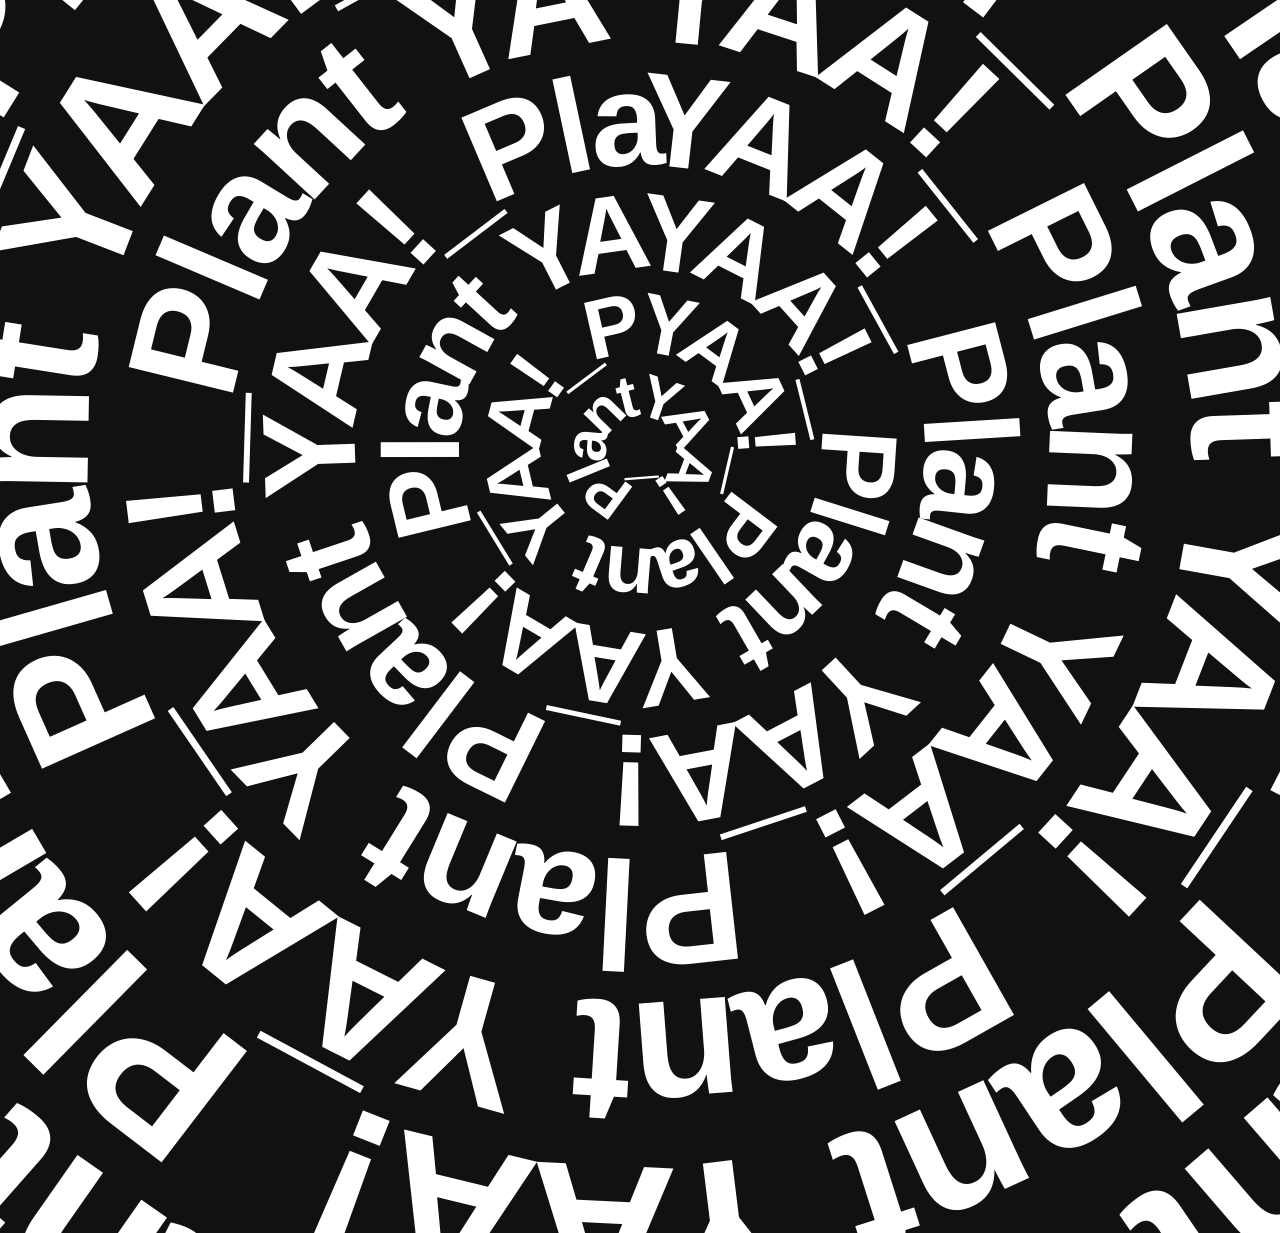
==== index.html @ 6a5052c3 "Add files via upload" ====
<!DOCTYPE html>
<html lang="ko">
<head>
    <meta charset="UTF-8">
    <meta name="viewport" content="width=device-width, initial-scale=1.0">
    <title>YAA! Plant Archive</title>
    <style>
        body, html {
            margin: 0;
            padding: 0;
            width: 100%;
            height: 100%;
            overflow: hidden;
            background-color: #111; /* 다크 배경 */
            font-family: 'Helvetica Neue', Helvetica, Arial, sans-serif; /* 모던 폰트 */
            cursor: pointer;
        }

        #intro-svg {
            position: absolute;
            top: 50%;
            left: 50%;
            transform: translate(-50%, -50%); 
            /* 120초 동안 천천히 회전 (속도 조절 가능) */
            animation: rotateText 120s linear infinite; 
        }

        @keyframes rotateText {
            from { transform: translate(-50%, -50%) rotate(0deg); }
            to { transform: translate(-50%, -50%) rotate(360deg); }
        }

        .text-ring {
            fill: #ffffff; /* 흰색 글자 */
            font-weight: bold;
            /* 💡 글자 사이 간격을 좁혀 쫀쫀하게 만듦 */
            letter-spacing: -1px; 
            
            /* 💡 핵심: 글자의 세로 중앙이 원형 궤도를 관통하도록 설정 */
            dominant-baseline: middle; 
            text-anchor: middle;
        }
        /* --- 드롭다운 메뉴 (학년 선택) --- */
        .dropdown {
            position: relative;
            display: inline-block;
            /* 여백을 주어 마우스가 메뉴 밖으로 살짝 나가도 닫히지 않도록 함 */
            padding-bottom: 10px; 
        }

        .dropdown-menu {
            display: none;
            position: absolute;
            top: 100%; /* Project 글씨 바로 아래에 위치 */
            left: 50%;
            transform: translateX(-50%); /* 정확히 가운데 정렬 */
            background-color: #fff;
            min-width: 140px;
            box-shadow: 0 4px 12px rgba(0,0,0,0.05); /* 부드러운 그림자 */
            border: 1px solid #dcdcdc;
            padding: 10px 0;
            margin: 0;
            list-style: none;
            border-radius: 4px; /* 모서리를 살짝 둥글게 */
        }

        /* Project 메뉴에 마우스를 올리면 드롭다운 표시 */
        .dropdown:hover .dropdown-menu {
            display: block;
        }

        /* --- 서브 드롭다운 (학기 선택) --- */
        .dropdown-submenu {
            position: relative;
        }

        .dropdown-menu a {
            display: flex;
            justify-content: space-between; /* 글씨와 화살표를 양끝으로 배치 */
            align-items: center;
            padding: 12px 20px;
            color: #555;
            text-decoration: none;
            font-size: 14px;
            font-weight: 400; /* 기존 메뉴보다 살짝 얇게 */
        }

        .dropdown-menu a:hover {
            background-color: #f8f9fa;
            color: #111;
            font-weight: bold;
        }

        .submenu {
            display: none;
            position: absolute;
            top: -1px; /* 부모 메뉴와 높이를 딱 맞춤 */
            left: 100%; /* 부모 메뉴의 우측에 펼쳐짐 */
            background-color: #fff;
            min-width: 120px;
            box-shadow: 0 4px 12px rgba(0,0,0,0.05);
            border: 1px solid #dcdcdc;
            padding: 10px 0;
            margin: 0;
            list-style: none;
            border-radius: 4px;
        }

        /* 학년에 마우스를 올리면 학기 메뉴 표시 */
        .dropdown-submenu:hover .submenu {
            display: block;
        }
    </style>
</head>
<body>

    <div id="intro-container"></div>

    <script>
        const container = document.getElementById('intro-container');
        // 반복될 텍스트 (앞뒤 공백 없음)
        const textWord = "YAA!_Plant"; 
        
        // 등차수열 세팅 (숫자를 조절하여 밀도를 바꿔보세요)
        const startGap = 50;     // 초항 (중심부 첫 번째 간격)
        const gapIncrease = 20;  // 공차 (바깥으로 갈수록 늘어나는 폭)

        function drawRings() {
            container.innerHTML = ''; 
            
            const width = window.innerWidth;
            const height = window.innerHeight;
            // 화면 중심에서 모서리까지의 대각선 길이 계산
            const maxRadius = Math.ceil(Math.sqrt(Math.pow(width / 2, 2) + Math.pow(height / 2, 2)));

            const svgNS = "http://www.w3.org/2000/svg";
            const svg = document.createElementNS(svgNS, "svg");
            svg.id = "intro-svg";
            svg.setAttribute("viewBox", `-${maxRadius} -${maxRadius} ${maxRadius * 2} ${maxRadius * 2}`);
            svg.style.width = `${maxRadius * 2}px`;
            svg.style.height = `${maxRadius * 2}px`;

            let currentRadius = 0;
            let currentGap = startGap;
            let i = 1;

            while (currentRadius < maxRadius) {
                currentRadius += currentGap; 
                const pathId = `ring-path-${i}`;
                
                // 원형 궤도 그리기
                const path = document.createElementNS(svgNS, "path");
                path.setAttribute("d", `M 0, -${currentRadius} A ${currentRadius},${currentRadius} 0 1,1 0,${currentRadius} A ${currentRadius},${currentRadius} 0 1,1 0,-${currentRadius}`);
                path.id = pathId;
                path.setAttribute("fill", "none");
                svg.appendChild(path);

                // 글자 얹기
                const textElem = document.createElementNS(svgNS, "text");
                textElem.setAttribute("class", "text-ring");
                
                // 💡 폰트 크기를 현재 간격(currentGap)과 정확히 일치시켜 꽉 채움
                textElem.setAttribute("font-size", `${currentGap * 1.2}px`); 

                const textPath = document.createElementNS(svgNS, "textPath");
                textPath.setAttribute("href", `#${pathId}`);
                
                // 💡 1. 현재 원의 둘레 계산 (C = 2 * PI * R)
                const circumference = 2 * Math.PI * currentRadius;
                
                // 💡 2. 폰트 크기에 비례하여 글자 하나의 대략적인 너비를 계산
                // (평균 너비 비율을 0.6에서 0.5로 낮추어 반복 횟수를 넉넉하게 잡음)
                const charWidthGuess = currentGap * 0.5; 
                const wordLengthGuess = textWord.length * charWidthGuess;
                
                // 💡 3. 둘레 전체를 덮을 만큼 반복 횟수를 넉넉하게 계산 (최소 2배 이상)
                // (혹시 모를 미세한 빈틈을 없애기 위해 wordLengthGuess로 나누고 곱하기)
                const repeatCount = Math.ceil(circumference / wordLengthGuess) * 2; 

                // 텍스트 사이에 아주 작은 공백 하나만 추가해서 반복
                textPath.textContent = (textWord + "\u00A0").repeat(repeatCount);

                textElem.appendChild(textPath);
                svg.appendChild(textElem);

                currentGap += gapIncrease; 
                i++;
            }
            container.appendChild(svg);
        }

        drawRings();
        window.addEventListener('resize', drawRings);

        document.body.addEventListener('click', () => {
            window.location.href = 'main.html';
        });
    </script>
</body>
</html>
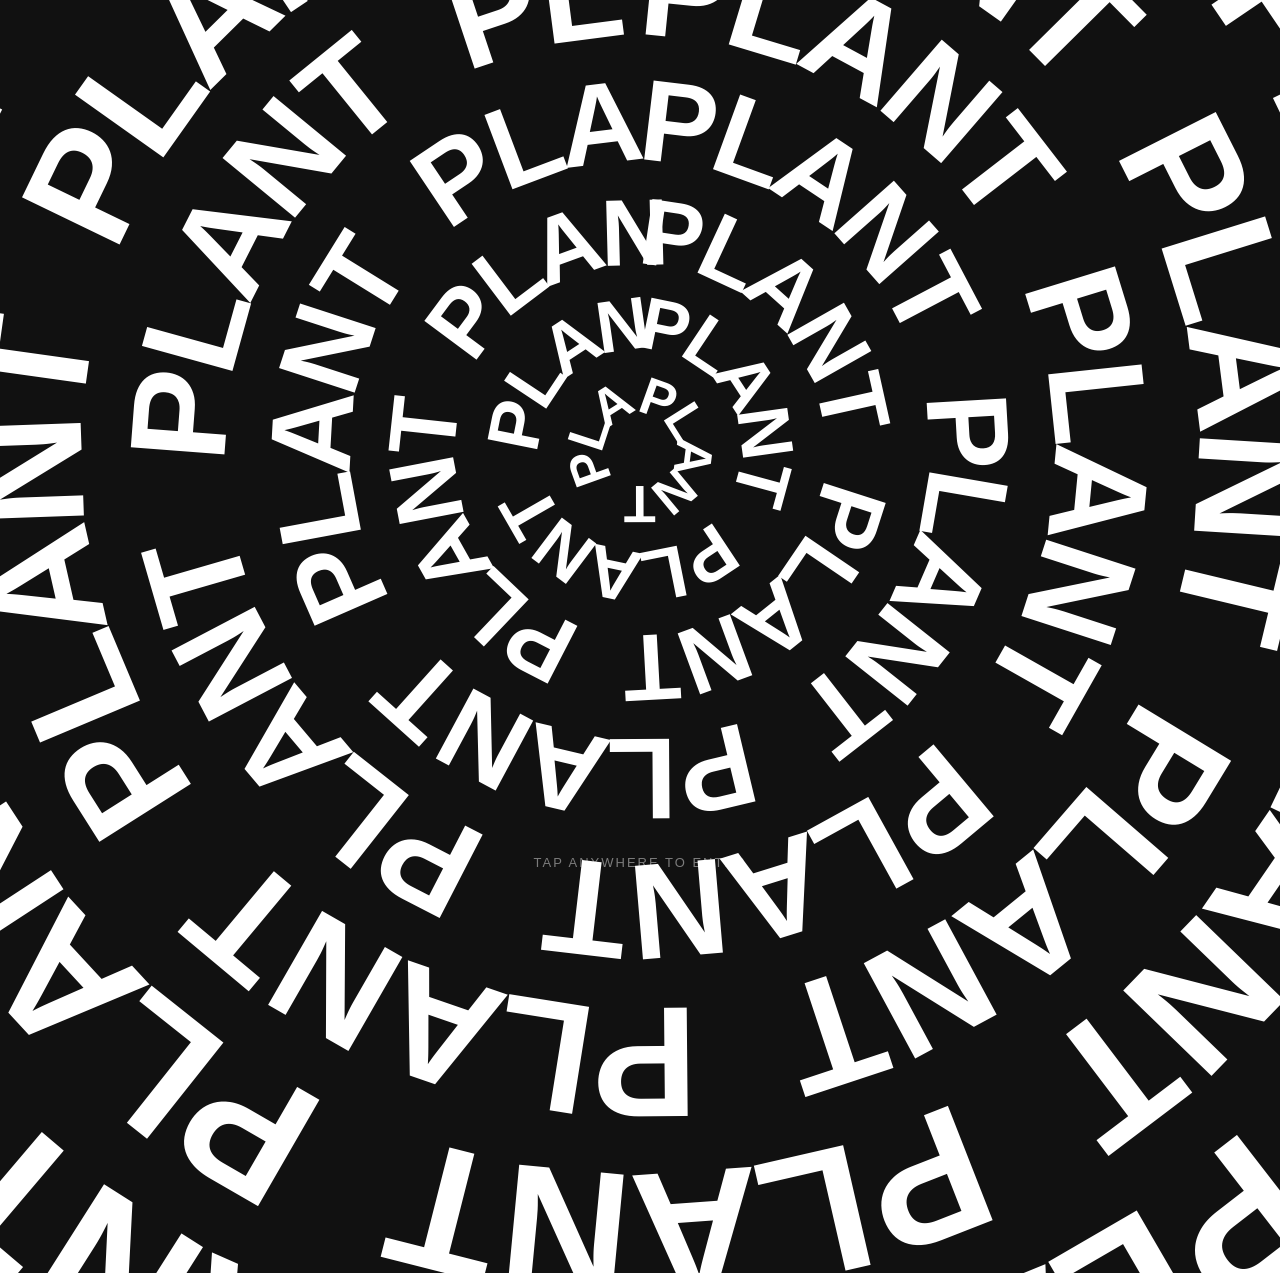
==== commit 1c6da793: "Add files via upload" ====
--- a/index.html
+++ b/index.html
@@ -11,9 +11,11 @@
             width: 100%;
             height: 100%;
             overflow: hidden;
-            background-color: #111; /* 다크 배경 */
-            font-family: 'Helvetica Neue', Helvetica, Arial, sans-serif; /* 모던 폰트 */
+            background-color: #111;
+            font-family: -apple-system, BlinkMacSystemFont, 'Pretendard', 'Helvetica Neue', Helvetica, Arial, sans-serif;
             cursor: pointer;
+            -webkit-tap-highlight-color: transparent;
+            user-select: none;
         }
 
         #intro-svg {
@@ -21,8 +23,8 @@
             top: 50%;
             left: 50%;
             transform: translate(-50%, -50%); 
-            /* 120초 동안 천천히 회전 (속도 조절 가능) */
             animation: rotateText 120s linear infinite; 
+            will-change: transform;
         }
 
         @keyframes rotateText {
@@ -31,107 +33,57 @@
         }
 
         .text-ring {
-            fill: #ffffff; /* 흰색 글자 */
-            font-weight: bold;
-            /* 💡 글자 사이 간격을 좁혀 쫀쫀하게 만듦 */
-            letter-spacing: -1px; 
-            
-            /* 💡 핵심: 글자의 세로 중앙이 원형 궤도를 관통하도록 설정 */
+            fill: #ffffff;
+            font-weight: 700;
+            letter-spacing: -0.5px; 
             dominant-baseline: middle; 
             text-anchor: middle;
         }
-        /* --- 드롭다운 메뉴 (학년 선택) --- */
-        .dropdown {
-            position: relative;
-            display: inline-block;
-            /* 여백을 주어 마우스가 메뉴 밖으로 살짝 나가도 닫히지 않도록 함 */
-            padding-bottom: 10px; 
+
+        /* 모바일/PC 공통 터치 안내 */
+        .enter-hint {
+            position: absolute;
+            bottom: 30px;
+            left: 50%;
+            transform: translateX(-50%);
+            color: rgba(255, 255, 255, 0.45);
+            font-size: 13px;
+            letter-spacing: 2px;
+            text-transform: uppercase;
+            font-weight: 400;
+            pointer-events: none;
+            animation: pulseHint 2s infinite ease-in-out;
+            white-space: nowrap;
         }
 
-        .dropdown-menu {
-            display: none;
-            position: absolute;
-            top: 100%; /* Project 글씨 바로 아래에 위치 */
-            left: 50%;
-            transform: translateX(-50%); /* 정확히 가운데 정렬 */
-            background-color: #fff;
-            min-width: 140px;
-            box-shadow: 0 4px 12px rgba(0,0,0,0.05); /* 부드러운 그림자 */
-            border: 1px solid #dcdcdc;
-            padding: 10px 0;
-            margin: 0;
-            list-style: none;
-            border-radius: 4px; /* 모서리를 살짝 둥글게 */
-        }
-
-        /* Project 메뉴에 마우스를 올리면 드롭다운 표시 */
-        .dropdown:hover .dropdown-menu {
-            display: block;
-        }
-
-        /* --- 서브 드롭다운 (학기 선택) --- */
-        .dropdown-submenu {
-            position: relative;
-        }
-
-        .dropdown-menu a {
-            display: flex;
-            justify-content: space-between; /* 글씨와 화살표를 양끝으로 배치 */
-            align-items: center;
-            padding: 12px 20px;
-            color: #555;
-            text-decoration: none;
-            font-size: 14px;
-            font-weight: 400; /* 기존 메뉴보다 살짝 얇게 */
-        }
-
-        .dropdown-menu a:hover {
-            background-color: #f8f9fa;
-            color: #111;
-            font-weight: bold;
-        }
-
-        .submenu {
-            display: none;
-            position: absolute;
-            top: -1px; /* 부모 메뉴와 높이를 딱 맞춤 */
-            left: 100%; /* 부모 메뉴의 우측에 펼쳐짐 */
-            background-color: #fff;
-            min-width: 120px;
-            box-shadow: 0 4px 12px rgba(0,0,0,0.05);
-            border: 1px solid #dcdcdc;
-            padding: 10px 0;
-            margin: 0;
-            list-style: none;
-            border-radius: 4px;
-        }
-
-        /* 학년에 마우스를 올리면 학기 메뉴 표시 */
-        .dropdown-submenu:hover .submenu {
-            display: block;
+        @keyframes pulseHint {
+            0%, 100% { opacity: 0.3; }
+            50% { opacity: 0.8; }
         }
     </style>
 </head>
 <body>
 
     <div id="intro-container"></div>
+    <div class="enter-hint">Tap anywhere to enter</div>
 
     <script>
         const container = document.getElementById('intro-container');
-        // 반복될 텍스트 (앞뒤 공백 없음)
-        const textWord = "YAA!_Plant"; 
-        
-        // 등차수열 세팅 (숫자를 조절하여 밀도를 바꿔보세요)
-        const startGap = 50;     // 초항 (중심부 첫 번째 간격)
-        const gapIncrease = 20;  // 공차 (바깥으로 갈수록 늘어나는 폭)
+        const textWord = "PLANT"; 
 
         function drawRings() {
             container.innerHTML = ''; 
             
             const width = window.innerWidth;
             const height = window.innerHeight;
-            // 화면 중심에서 모서리까지의 대각선 길이 계산
-            const maxRadius = Math.ceil(Math.sqrt(Math.pow(width / 2, 2) + Math.pow(height / 2, 2)));
+            const minScreen = Math.min(width, height);
+            
+            // 모바일 화면 폭에 맞춰 시작 갭과 증가율 동적 계산
+            const isMobile = width <= 768;
+            const startGap = isMobile ? Math.max(26, Math.floor(minScreen * 0.08)) : 50;
+            const gapIncrease = isMobile ? Math.max(10, Math.floor(minScreen * 0.035)) : 20;
+
+            const maxRadius = Math.ceil(Math.sqrt(Math.pow(width / 2, 2) + Math.pow(height / 2, 2))) + 40;
 
             const svgNS = "http://www.w3.org/2000/svg";
             const svg = document.createElementNS(svgNS, "svg");
@@ -148,37 +100,25 @@
                 currentRadius += currentGap; 
                 const pathId = `ring-path-${i}`;
                 
-                // 원형 궤도 그리기
                 const path = document.createElementNS(svgNS, "path");
                 path.setAttribute("d", `M 0, -${currentRadius} A ${currentRadius},${currentRadius} 0 1,1 0,${currentRadius} A ${currentRadius},${currentRadius} 0 1,1 0,-${currentRadius}`);
                 path.id = pathId;
                 path.setAttribute("fill", "none");
                 svg.appendChild(path);
 
-                // 글자 얹기
                 const textElem = document.createElementNS(svgNS, "text");
                 textElem.setAttribute("class", "text-ring");
-                
-                // 💡 폰트 크기를 현재 간격(currentGap)과 정확히 일치시켜 꽉 채움
-                textElem.setAttribute("font-size", `${currentGap * 1.2}px`); 
+                textElem.setAttribute("font-size", `${currentGap * 1.05}px`); 
 
                 const textPath = document.createElementNS(svgNS, "textPath");
                 textPath.setAttribute("href", `#${pathId}`);
                 
-                // 💡 1. 현재 원의 둘레 계산 (C = 2 * PI * R)
                 const circumference = 2 * Math.PI * currentRadius;
-                
-                // 💡 2. 폰트 크기에 비례하여 글자 하나의 대략적인 너비를 계산
-                // (평균 너비 비율을 0.6에서 0.5로 낮추어 반복 횟수를 넉넉하게 잡음)
-                const charWidthGuess = currentGap * 0.5; 
-                const wordLengthGuess = textWord.length * charWidthGuess;
-                
-                // 💡 3. 둘레 전체를 덮을 만큼 반복 횟수를 넉넉하게 계산 (최소 2배 이상)
-                // (혹시 모를 미세한 빈틈을 없애기 위해 wordLengthGuess로 나누고 곱하기)
+                const charWidthGuess = currentGap * 0.55; 
+                const wordLengthGuess = (textWord.length + 1) * charWidthGuess;
                 const repeatCount = Math.ceil(circumference / wordLengthGuess) * 2; 
 
-                // 텍스트 사이에 아주 작은 공백 하나만 추가해서 반복
-                textPath.textContent = (textWord + "\u00A0").repeat(repeatCount);
+                textPath.textContent = (textWord + "\u00A0\u00A0").repeat(repeatCount);
 
                 textElem.appendChild(textPath);
                 svg.appendChild(textElem);
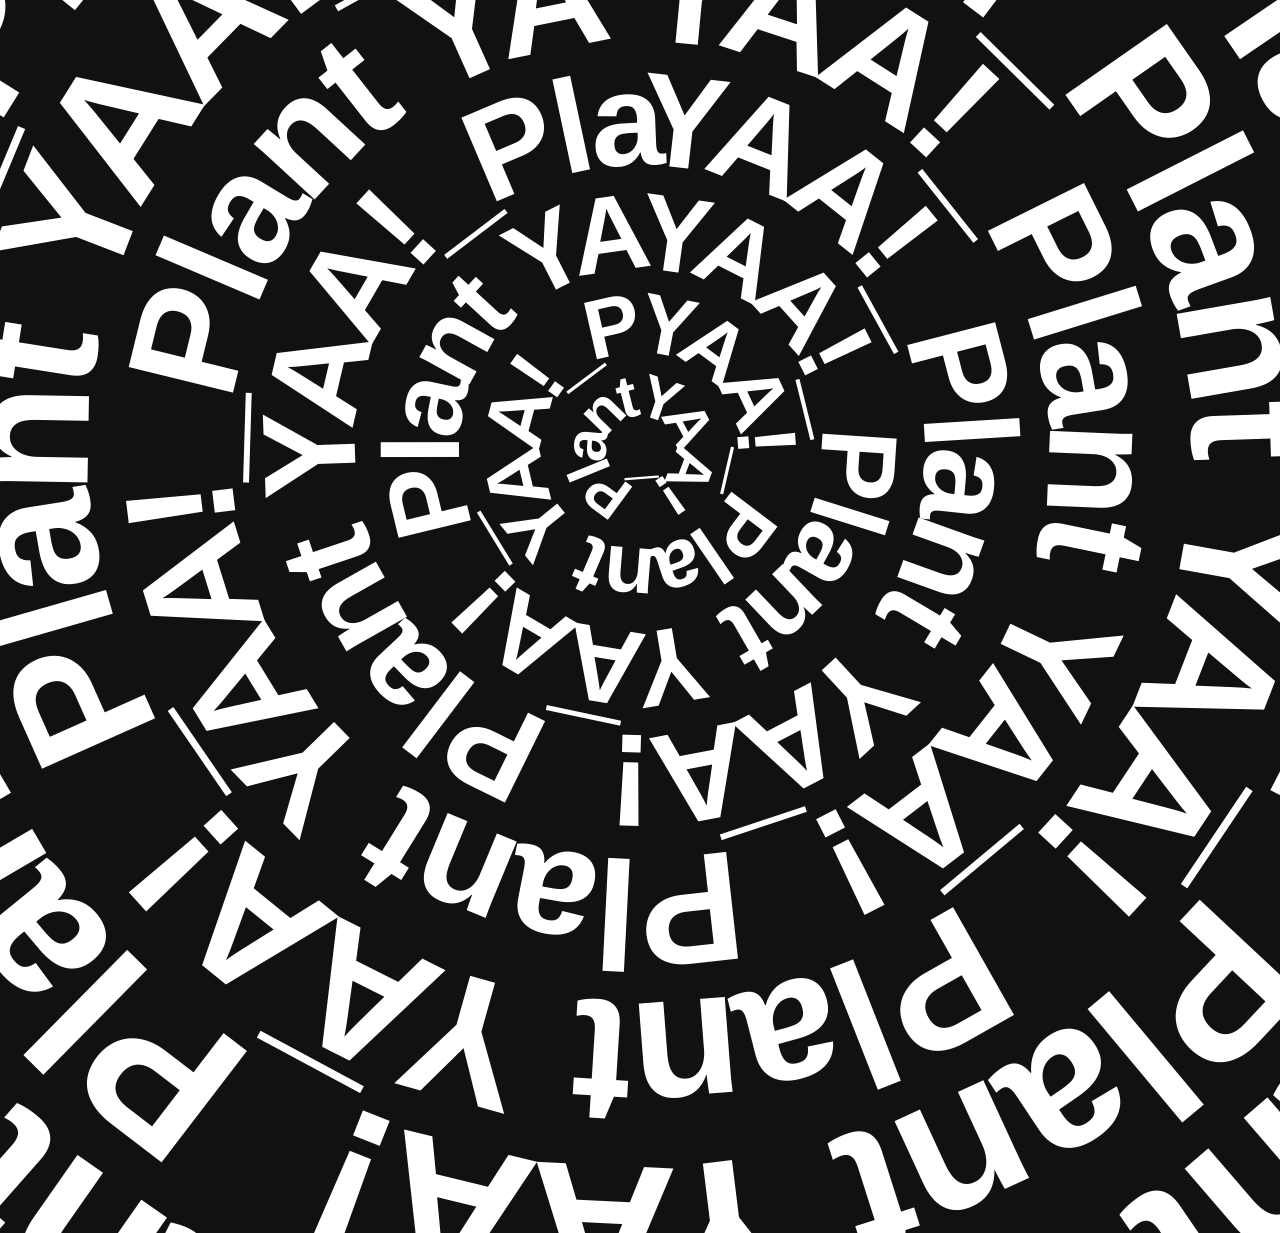
==== commit d6339cf6: "Add files via upload" ====
--- a/index.html
+++ b/index.html
@@ -1,140 +1,166 @@
-<!DOCTYPE html>
-<html lang="ko">
-<head>
-    <meta charset="UTF-8">
-    <meta name="viewport" content="width=device-width, initial-scale=1.0">
-    <title>YAA! Plant Archive</title>
-    <style>
-        body, html {
-            margin: 0;
-            padding: 0;
-            width: 100%;
-            height: 100%;
-            overflow: hidden;
-            background-color: #111;
-            font-family: -apple-system, BlinkMacSystemFont, 'Pretendard', 'Helvetica Neue', Helvetica, Arial, sans-serif;
-            cursor: pointer;
-            -webkit-tap-highlight-color: transparent;
-            user-select: none;
-        }
-
-        #intro-svg {
-            position: absolute;
-            top: 50%;
-            left: 50%;
-            transform: translate(-50%, -50%); 
-            animation: rotateText 120s linear infinite; 
-            will-change: transform;
-        }
-
-        @keyframes rotateText {
-            from { transform: translate(-50%, -50%) rotate(0deg); }
-            to { transform: translate(-50%, -50%) rotate(360deg); }
-        }
-
-        .text-ring {
-            fill: #ffffff;
-            font-weight: 700;
-            letter-spacing: -0.5px; 
-            dominant-baseline: middle; 
-            text-anchor: middle;
-        }
-
-        /* 모바일/PC 공통 터치 안내 */
-        .enter-hint {
-            position: absolute;
-            bottom: 30px;
-            left: 50%;
-            transform: translateX(-50%);
-            color: rgba(255, 255, 255, 0.45);
-            font-size: 13px;
-            letter-spacing: 2px;
-            text-transform: uppercase;
-            font-weight: 400;
-            pointer-events: none;
-            animation: pulseHint 2s infinite ease-in-out;
-            white-space: nowrap;
-        }
-
-        @keyframes pulseHint {
-            0%, 100% { opacity: 0.3; }
-            50% { opacity: 0.8; }
-        }
-    </style>
-</head>
-<body>
-
-    <div id="intro-container"></div>
-    <div class="enter-hint">Tap anywhere to enter</div>
-
-    <script>
-        const container = document.getElementById('intro-container');
-        const textWord = "PLANT"; 
-
-        function drawRings() {
-            container.innerHTML = ''; 
-            
-            const width = window.innerWidth;
-            const height = window.innerHeight;
-            const minScreen = Math.min(width, height);
-            
-            // 모바일 화면 폭에 맞춰 시작 갭과 증가율 동적 계산
-            const isMobile = width <= 768;
-            const startGap = isMobile ? Math.max(26, Math.floor(minScreen * 0.08)) : 50;
-            const gapIncrease = isMobile ? Math.max(10, Math.floor(minScreen * 0.035)) : 20;
-
-            const maxRadius = Math.ceil(Math.sqrt(Math.pow(width / 2, 2) + Math.pow(height / 2, 2))) + 40;
-
-            const svgNS = "http://www.w3.org/2000/svg";
-            const svg = document.createElementNS(svgNS, "svg");
-            svg.id = "intro-svg";
-            svg.setAttribute("viewBox", `-${maxRadius} -${maxRadius} ${maxRadius * 2} ${maxRadius * 2}`);
-            svg.style.width = `${maxRadius * 2}px`;
-            svg.style.height = `${maxRadius * 2}px`;
-
-            let currentRadius = 0;
-            let currentGap = startGap;
-            let i = 1;
-
-            while (currentRadius < maxRadius) {
-                currentRadius += currentGap; 
-                const pathId = `ring-path-${i}`;
-                
-                const path = document.createElementNS(svgNS, "path");
-                path.setAttribute("d", `M 0, -${currentRadius} A ${currentRadius},${currentRadius} 0 1,1 0,${currentRadius} A ${currentRadius},${currentRadius} 0 1,1 0,-${currentRadius}`);
-                path.id = pathId;
-                path.setAttribute("fill", "none");
-                svg.appendChild(path);
-
-                const textElem = document.createElementNS(svgNS, "text");
-                textElem.setAttribute("class", "text-ring");
-                textElem.setAttribute("font-size", `${currentGap * 1.05}px`); 
-
-                const textPath = document.createElementNS(svgNS, "textPath");
-                textPath.setAttribute("href", `#${pathId}`);
-                
-                const circumference = 2 * Math.PI * currentRadius;
-                const charWidthGuess = currentGap * 0.55; 
-                const wordLengthGuess = (textWord.length + 1) * charWidthGuess;
-                const repeatCount = Math.ceil(circumference / wordLengthGuess) * 2; 
-
-                textPath.textContent = (textWord + "\u00A0\u00A0").repeat(repeatCount);
-
-                textElem.appendChild(textPath);
-                svg.appendChild(textElem);
-
-                currentGap += gapIncrease; 
-                i++;
-            }
-            container.appendChild(svg);
-        }
-
-        drawRings();
-        window.addEventListener('resize', drawRings);
-
-        document.body.addEventListener('click', () => {
-            window.location.href = 'main.html';
-        });
-    </script>
-</body>
+<!DOCTYPE html>
+<html lang="ko">
+<head>
+    <meta charset="UTF-8">
+    <meta name="viewport" content="width=device-width, initial-scale=1.0">
+    <title>YAA! Plant Archive</title>
+    <style>
+        body, html {
+            margin: 0;
+            padding: 0;
+            width: 100%;
+            height: 100%;
+            overflow: hidden;
+            background-color: #111; /* 다크 배경 */
+            font-family: 'Helvetica Neue', Helvetica, Arial, sans-serif; /* 모던 폰트 */
+            cursor: pointer;
+        }
+
+        #intro-svg {
+            position: absolute;
+            top: 50%;
+            left: 50%;
+            transform: translate(-50%, -50%); 
+        }
+
+        /* 링 그룹 회전 애니메이션 */
+        @keyframes spinCW {
+            from { transform: rotate(0deg); }
+            to { transform: rotate(360deg); }
+        }
+
+        @keyframes spinCCW {
+            from { transform: rotate(0deg); }
+            to { transform: rotate(-360deg); }
+        }
+
+        .ring-group {
+            transform-origin: 0px 0px; /* SVG 원점 (0,0) 기준 회전 */
+            pointer-events: visiblePainted; /* 글자와 투명 패스 위 마우스 호버 정확히 감지 */
+            cursor: pointer;
+        }
+
+        .text-ring {
+            fill: #ffffff; /* 흰색 글자 */
+            font-weight: bold;
+            letter-spacing: -1px; 
+            dominant-baseline: middle; 
+            text-anchor: middle;
+            transition: fill 0.3s ease;
+        }
+
+        /* 호버 시 해당 링 살짝 강조 (선택사항) */
+        .ring-group:hover .text-ring {
+            fill: #ffffff;
+            text-shadow: 0 0 12px rgba(255, 255, 255, 0.8);
+        }
+    </style>
+</head>
+<body>
+
+    <div id="intro-container"></div>
+
+    <script>
+        const container = document.getElementById('intro-container');
+        // 기본 텍스트와 호버 시 변경될 텍스트
+        const defaultWord = "YAA!_Plant"; 
+        const hoverWord = "WELCOME";
+        
+        // 등차수열 세팅
+        const startGap = 50;     // 초항 (중심부 첫 번째 간격)
+        const gapIncrease = 20;  // 공차 (바깥으로 갈수록 늘어나는 폭)
+
+        function drawRings() {
+            container.innerHTML = ''; 
+            
+            const width = window.innerWidth;
+            const height = window.innerHeight;
+            // 화면 중심에서 모서리까지의 대각선 길이 계산
+            const maxRadius = Math.ceil(Math.sqrt(Math.pow(width / 2, 2) + Math.pow(height / 2, 2)));
+
+            const svgNS = "http://www.w3.org/2000/svg";
+            const svg = document.createElementNS(svgNS, "svg");
+            svg.id = "intro-svg";
+            svg.setAttribute("viewBox", `-${maxRadius} -${maxRadius} ${maxRadius * 2} ${maxRadius * 2}`);
+            svg.style.width = `${maxRadius * 2}px`;
+            svg.style.height = `${maxRadius * 2}px`;
+
+            let currentRadius = 0;
+            let currentGap = startGap;
+            let i = 1;
+
+            while (currentRadius < maxRadius) {
+                currentRadius += currentGap; 
+                const pathId = `ring-path-${i}`;
+                
+                // 💡 핵심: 궤도와 글자를 한 쌍으로 담을 독립 그룹 <g> 생성
+                const group = document.createElementNS(svgNS, "g");
+                group.setAttribute("class", "ring-group");
+
+                // 🎲 회전 방향(시계 vs 반시계) 완전 랜덤
+                const isClockwise = Math.random() < 0.5;
+                const animName = isClockwise ? 'spinCW' : 'spinCCW';
+
+                // ⚡ 속도 편차 극대화: 빠른 링(35초)부터 아주 느긋한 링(165초)까지 넓은 스펙트럼 부여
+                const randomSpeed = Math.floor(35 + Math.random() * 130); 
+                group.style.animation = `${animName} ${randomSpeed}s linear infinite`;
+                
+                // 원형 궤도 그리기 (마우스 호버 감지를 위해 투명한 스트로크 히트박스 부여)
+                const path = document.createElementNS(svgNS, "path");
+                path.setAttribute("d", `M 0, -${currentRadius} A ${currentRadius},${currentRadius} 0 1,1 0,${currentRadius} A ${currentRadius},${currentRadius} 0 1,1 0,-${currentRadius}`);
+                path.id = pathId;
+                path.setAttribute("fill", "none");
+                path.setAttribute("stroke", "transparent");
+                path.setAttribute("stroke-width", `${currentGap * 1.2}px`); // 마우스 호버 영역을 링 너비만큼 확장
+                group.appendChild(path);
+
+                // 글자 얹기
+                const textElem = document.createElementNS(svgNS, "text");
+                textElem.setAttribute("class", "text-ring");
+                textElem.setAttribute("font-size", `${currentGap * 1.2}px`); 
+
+                const textPath = document.createElementNS(svgNS, "textPath");
+                textPath.setAttribute("href", `#${pathId}`);
+                
+                const circumference = 2 * Math.PI * currentRadius;
+                const charWidthGuess = currentGap * 0.5; 
+                
+                // 기본 단어 및 호버 단어의 반복 횟수 계산
+                const defaultCount = Math.ceil(circumference / (defaultWord.length * charWidthGuess)) * 2;
+                const hoverCount = Math.ceil(circumference / (hoverWord.length * charWidthGuess)) * 2;
+
+                const defaultTextContent = (defaultWord + "\u00A0").repeat(defaultCount);
+                const hoverTextContent = (hoverWord + "\u00A0\u00A0").repeat(hoverCount);
+
+                // 초기 상태는 기본 단어
+                textPath.textContent = defaultTextContent;
+
+                // 🎯 마우스 호버 시 실시간으로 WELCOME 교체 이벤트
+                group.addEventListener('mouseenter', () => {
+                    textPath.textContent = hoverTextContent;
+                });
+                group.addEventListener('mouseleave', () => {
+                    textPath.textContent = defaultTextContent;
+                });
+
+                textElem.appendChild(textPath);
+                group.appendChild(textElem);
+
+                // 완성된 링 그룹을 SVG에 추가
+                svg.appendChild(group);
+
+                currentGap += gapIncrease; 
+                i++;
+            }
+            container.appendChild(svg);
+        }
+
+        drawRings();
+        window.addEventListener('resize', drawRings);
+
+        document.body.addEventListener('click', () => {
+            window.location.href = 'main.html';
+        });
+    </script>
+</body>
 </html>
